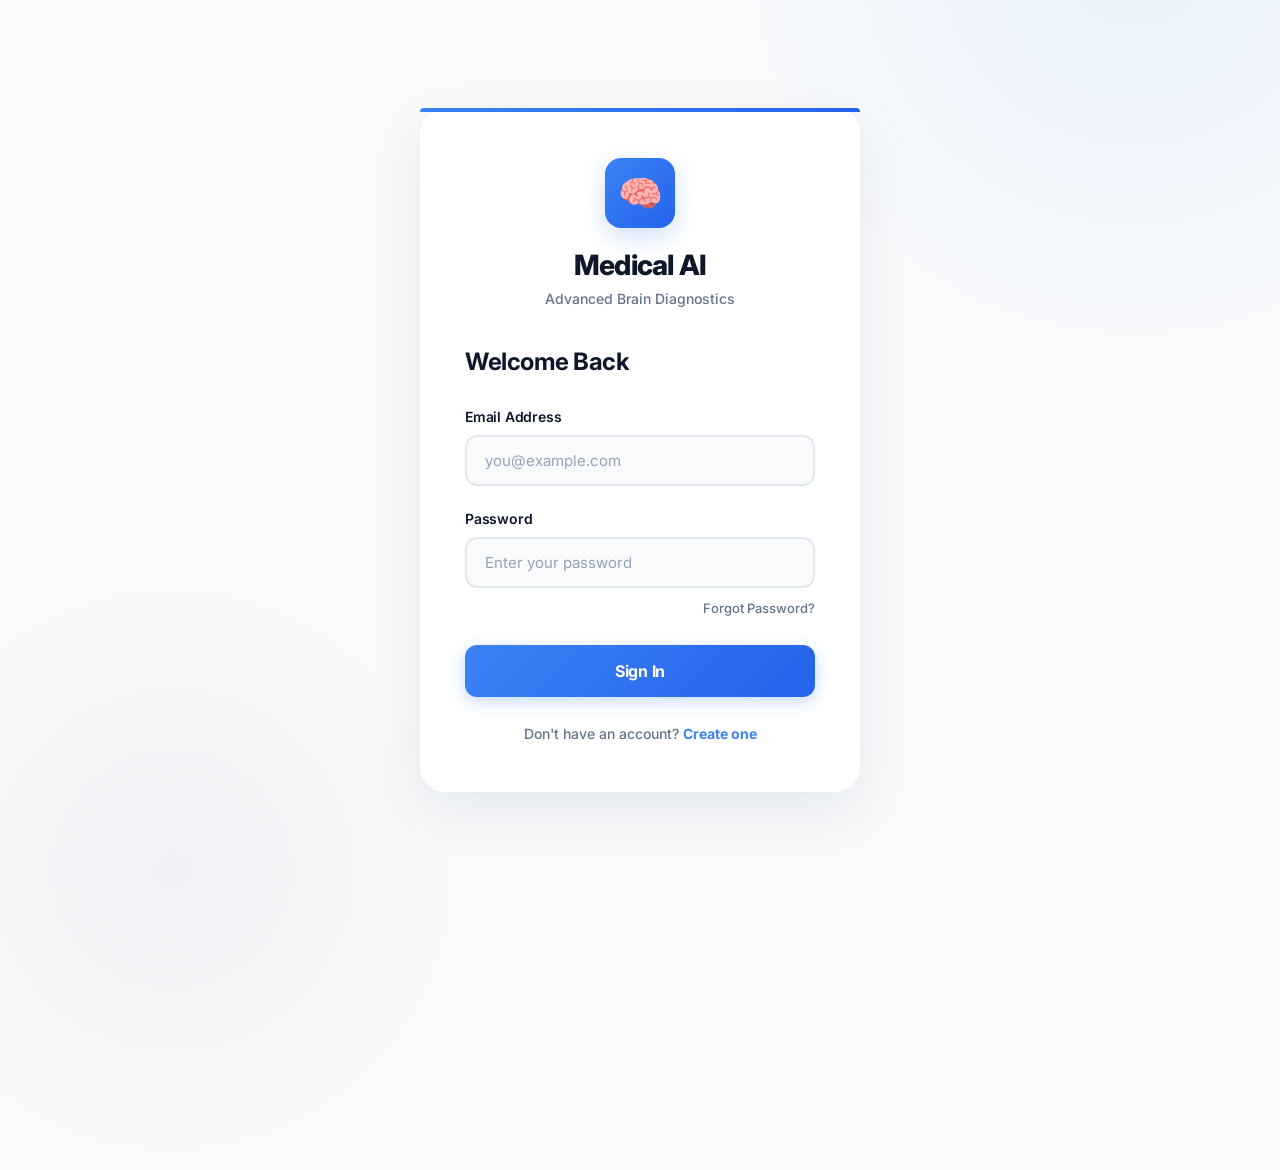
==== templates/login.html @ 904074f8 "Fix password reset plain text bug and UI Javascript toggles" ====
<!DOCTYPE html>
<html lang="en">
<head>
    <meta charset="UTF-8">
    <meta name="viewport" content="width=device-width, initial-scale=1.0">
    <title>Medical AI - Login</title>
    <link href="https://fonts.googleapis.com/css2?family=Inter:wght@300;400;500;600;700;800&display=swap" rel="stylesheet">
    <style>
        * {
            margin: 0;
            padding: 0;
            box-sizing: border-box;
        }

        body {
            font-family: 'Inter', -apple-system, BlinkMacSystemFont, sans-serif;
            background: #F8FAFC;
            min-height: 100vh;
            display: flex;
            justify-content: center;
            align-items: center;
            position: relative;
            overflow: hidden;
        }

        /* Unique geometric background */
        body::before {
            content: '';
            position: absolute;
            top: -50%;
            right: -20%;
            width: 800px;
            height: 800px;
            background: radial-gradient(circle, rgba(59, 130, 246, 0.08) 0%, transparent 70%);
            border-radius: 50%;
            z-index: 0;
        }

        body::after {
            content: '';
            position: absolute;
            bottom: -30%;
            left: -10%;
            width: 600px;
            height: 600px;
            background: radial-gradient(circle, rgba(15, 23, 42, 0.04) 0%, transparent 70%);
            border-radius: 50%;
            z-index: 0;
        }

        .container {
            background: #ffffff;
            padding: 50px 45px;
            border-radius: 24px;
            box-shadow: 
                0 20px 60px rgba(15, 23, 42, 0.08),
                0 0 1px rgba(15, 23, 42, 0.1);
            width: 100%;
            max-width: 440px;
            position: relative;
            z-index: 1;
            backdrop-filter: blur(20px);
        }

        .logo {
            text-align: center;
            margin-bottom: 40px;
        }

        .logo-icon {
            width: 70px;
            height: 70px;
            background: linear-gradient(135deg, #3B82F6 0%, #2563EB 100%);
            border-radius: 16px;
            display: inline-flex;
            align-items: center;
            justify-content: center;
            margin-bottom: 20px;
            font-size: 36px;
            box-shadow: 0 8px 24px rgba(59, 130, 246, 0.25);
        }

        .logo h1 {
            color: #0F172A;
            font-size: 28px;
            font-weight: 800;
            margin-bottom: 8px;
            letter-spacing: -0.8px;
        }

        .logo p {
            color: #64748B;
            font-size: 14px;
            font-weight: 500;
        }

        .form-container {
            display: none;
        }

        .form-container.active {
            display: block;
            animation: slideUp 0.4s cubic-bezier(0.16, 1, 0.3, 1);
        }

        @keyframes slideUp {
            from { 
                opacity: 0; 
                transform: translateY(20px);
            }
            to { 
                opacity: 1; 
                transform: translateY(0);
            }
        }

        h2 {
            color: #0F172A;
            font-size: 24px;
            font-weight: 700;
            margin-bottom: 32px;
            letter-spacing: -0.5px;
        }

        .form-group {
            margin-bottom: 24px;
        }

        .form-group label {
            display: block;
            margin-bottom: 10px;
            color: #0F172A;
            font-weight: 600;
            font-size: 14px;
            letter-spacing: -0.2px;
        }

        .form-group input {
            width: 100%;
            padding: 14px 18px;
            border: 2px solid #E2E8F0;
            border-radius: 12px;
            font-size: 15px;
            font-family: 'Inter', sans-serif;
            transition: all 0.3s cubic-bezier(0.16, 1, 0.3, 1);
            background: #F8FAFC;
            color: #0F172A;
            font-weight: 500;
        }

        .form-group input:focus {
            outline: none;
            border-color: #3B82F6;
            background: #ffffff;
            box-shadow: 0 0 0 4px rgba(59, 130, 246, 0.1);
        }

        .form-group input::placeholder {
            color: #94A3B8;
            font-weight: 400;
        }

        .btn {
            width: 100%;
            padding: 16px;
            background: linear-gradient(135deg, #3B82F6 0%, #2563EB 100%);
            color: white;
            border: none;
            border-radius: 12px;
            font-size: 16px;
            font-weight: 700;
            cursor: pointer;
            transition: all 0.3s cubic-bezier(0.16, 1, 0.3, 1);
            margin-top: 8px;
            font-family: 'Inter', sans-serif;
            box-shadow: 0 4px 16px rgba(59, 130, 246, 0.3);
            letter-spacing: -0.3px;
        }

        .btn:hover {
            transform: translateY(-2px);
            box-shadow: 0 8px 24px rgba(59, 130, 246, 0.4);
        }

        .btn:active {
            transform: translateY(0);
        }

        .toggle-form {
            text-align: center;
            margin-top: 28px;
            color: #64748B;
            font-size: 14px;
            font-weight: 500;
        }

        .toggle-form a {
            color: #3B82F6;
            text-decoration: none;
            font-weight: 700;
            transition: opacity 0.2s;
        }

        .toggle-form a:hover {
            opacity: 0.8;
        }

        .error {
            color: #EF4444;
            font-size: 13px;
            margin-top: 10px;
            padding: 12px 16px;
            background: #FEF2F2;
            border-radius: 10px;
            border-left: 4px solid #EF4444;
            font-weight: 500;
        }

        .success {
            color: #10B981;
            font-size: 13px;
            margin-top: 10px;
            padding: 12px 16px;
            background: #F0FDF4;
            border-radius: 10px;
            border-left: 4px solid #10B981;
            font-weight: 500;
        }

        .error:empty, .success:empty {
            display: none;
        }

        /* Decorative elements */
        .decorative-line {
            position: absolute;
            top: 0;
            left: 0;
            right: 0;
            height: 4px;
            background: linear-gradient(90deg, #3B82F6 0%, #2563EB 100%);
            border-radius: 24px 24px 0 0;
        }
    </style>
</head>
<body>
    <div class="container">
        <div class="decorative-line"></div>
        <div class="logo">
            <div class="logo-icon">🧠</div>
            <h1>Medical AI</h1>
            <p>Advanced Brain Diagnostics</p>
        </div>

        <!-- Login Form -->
        <div id="loginForm" class="form-container active">
            <h2>Welcome Back</h2>
            <form id="loginFormElement">
                <div class="form-group">
                    <label for="loginEmail">Email Address</label>
                    <input type="email" id="loginEmail" placeholder="you@example.com" required>
                </div>
                <div class="form-group">
                    <label for="loginPassword">Password</label>
                    <input type="password" id="loginPassword" placeholder="Enter your password" required>
                </div>
                
                <div style="text-align: right; margin-top: -15px; margin-bottom: 20px;">
                    <a href="#" onclick="showForgotPassword()" style="color: #64748B; font-size: 13px; text-decoration: none; font-weight: 500;">Forgot Password?</a>
                </div>
<div id="loginError" class="error"></div>
                <button type="submit" class="btn">Sign In</button>
            </form>
            <div class="toggle-form">
                Don't have an account? <a href="#" onclick="showSignup()">Create one</a>
            </div>
        </div>

        <!-- Signup Form -->
        <div id="signupForm" class="form-container">
            <h2>Create Account</h2>
            <form id="signupFormElement">
                <div class="form-group">
                    <label for="signupName">Full Name</label>
                    <input type="text" id="signupName" placeholder="John Doe" required>
                </div>
                <div class="form-group">
                    <label for="signupEmail">Email Address</label>
                    <input type="email" id="signupEmail" placeholder="you@example.com" required>
                </div>
                <div class="form-group">
                    <label for="signupPassword">Password</label>
                    <input type="password" id="signupPassword" placeholder="Create a strong password" required>
                </div>
                <div class="form-group">
                    <label for="signupConfirmPassword">Confirm Password</label>
                    <input type="password" id="signupConfirmPassword" placeholder="Re-enter password" required>
                </div>
                <div id="signupError" class="error"></div>
                <div id="signupSuccess" class="success"></div>
                <button type="submit" class="btn">Create Account</button>
            </form>
            <div class="toggle-form">
                Already have an account? <a href="#" onclick="showLogin()">Sign In</a>
            </div>
        </div>

        <!-- Forgot Password Form -->
        <div id="forgotPasswordForm" class="form-container">
            <h2>Reset Password</h2>
            <form id="forgotPasswordFormElement">
                <div class="form-group">
                    <label for="resetEmail">Email Address</label>
                    <input type="email" id="resetEmail" placeholder="you@example.com" required>
                </div>
                <div class="form-group">
                    <label for="resetNewPassword">New Password</label>
                    <input type="password" id="resetNewPassword" placeholder="Enter new password" required>
                </div>
                <div id="resetError" class="error"></div>
                <div id="resetSuccess" class="success"></div>
                <button type="submit" class="btn">Reset Password</button>
            </form>
            <div class="toggle-form">
                Remember your password? <a href="#" onclick="showLogin()">Sign In</a><br><br>
                Don't have an account? <a href="#" onclick="showSignup()">Create one</a>
            </div>
        </div>
    </div>

    <script>
        function showSignup() {
            document.getElementById('loginForm').classList.remove('active');
            if(document.getElementById('forgotPasswordForm')) document.getElementById('forgotPasswordForm').classList.remove('active');
            document.getElementById('signupForm').classList.add('active');
            clearMessages();
        }

        function showLogin() {
            document.getElementById('signupForm').classList.remove('active');
            if(document.getElementById('forgotPasswordForm')) document.getElementById('forgotPasswordForm').classList.remove('active');
            document.getElementById('loginForm').classList.add('active');
            clearMessages();
        }

        function clearMessages() {
            document.getElementById('loginError').textContent = '';
            document.getElementById('signupError').textContent = '';
            document.getElementById('signupSuccess').textContent = '';
        }

        // Handle Signup
        document.getElementById('signupFormElement').addEventListener('submit', async (e) => {
            e.preventDefault();
            
            const name = document.getElementById('signupName').value;
            const email = document.getElementById('signupEmail').value;
            const password = document.getElementById('signupPassword').value;
            const confirmPassword = document.getElementById('signupConfirmPassword').value;
            
            const errorDiv = document.getElementById('signupError');
            const successDiv = document.getElementById('signupSuccess');
            
            errorDiv.textContent = '';
            successDiv.textContent = '';
            
            if (password !== confirmPassword) {
                errorDiv.textContent = 'Passwords do not match!';
                return;
            }
            
            if (password.length < 6) {
                errorDiv.textContent = 'Password must be at least 6 characters!';
                return;
            }
            
            try {
                const response = await fetch('/signup', {
                    method: 'POST',
                    headers: {
                        'Content-Type': 'application/json',
                    },
                    body: JSON.stringify({ name, email, password })
                });
                
                const data = await response.json();
                
                if (response.ok) {
                    successDiv.textContent = 'Account created successfully! Redirecting...';
                    setTimeout(() => showLogin(), 1500);
                } else {
                    errorDiv.textContent = data.error || 'Signup failed!';
                }
            } catch (error) {
                errorDiv.textContent = 'An error occurred. Please try again.';
            }
        });

        // Handle Login
        document.getElementById('loginFormElement').addEventListener('submit', async (e) => {
            e.preventDefault();
            
            const email = document.getElementById('loginEmail').value;
            const password = document.getElementById('loginPassword').value;
            
            const errorDiv = document.getElementById('loginError');
            errorDiv.textContent = '';
            
            try {
                const response = await fetch('/login', {
                    method: 'POST',
                    headers: {
                        'Content-Type': 'application/json',
                    },
                    body: JSON.stringify({ email, password })
                });
                
                const data = await response.json();
                
                if (response.ok) {
                    window.location.href = '/dashboard';
                } else {
                    errorDiv.textContent = data.error || 'Login failed!';
                }
            } catch (error) {
                errorDiv.textContent = 'An error occurred. Please try again.';
            }
        });
    </script>
</body>
</html>
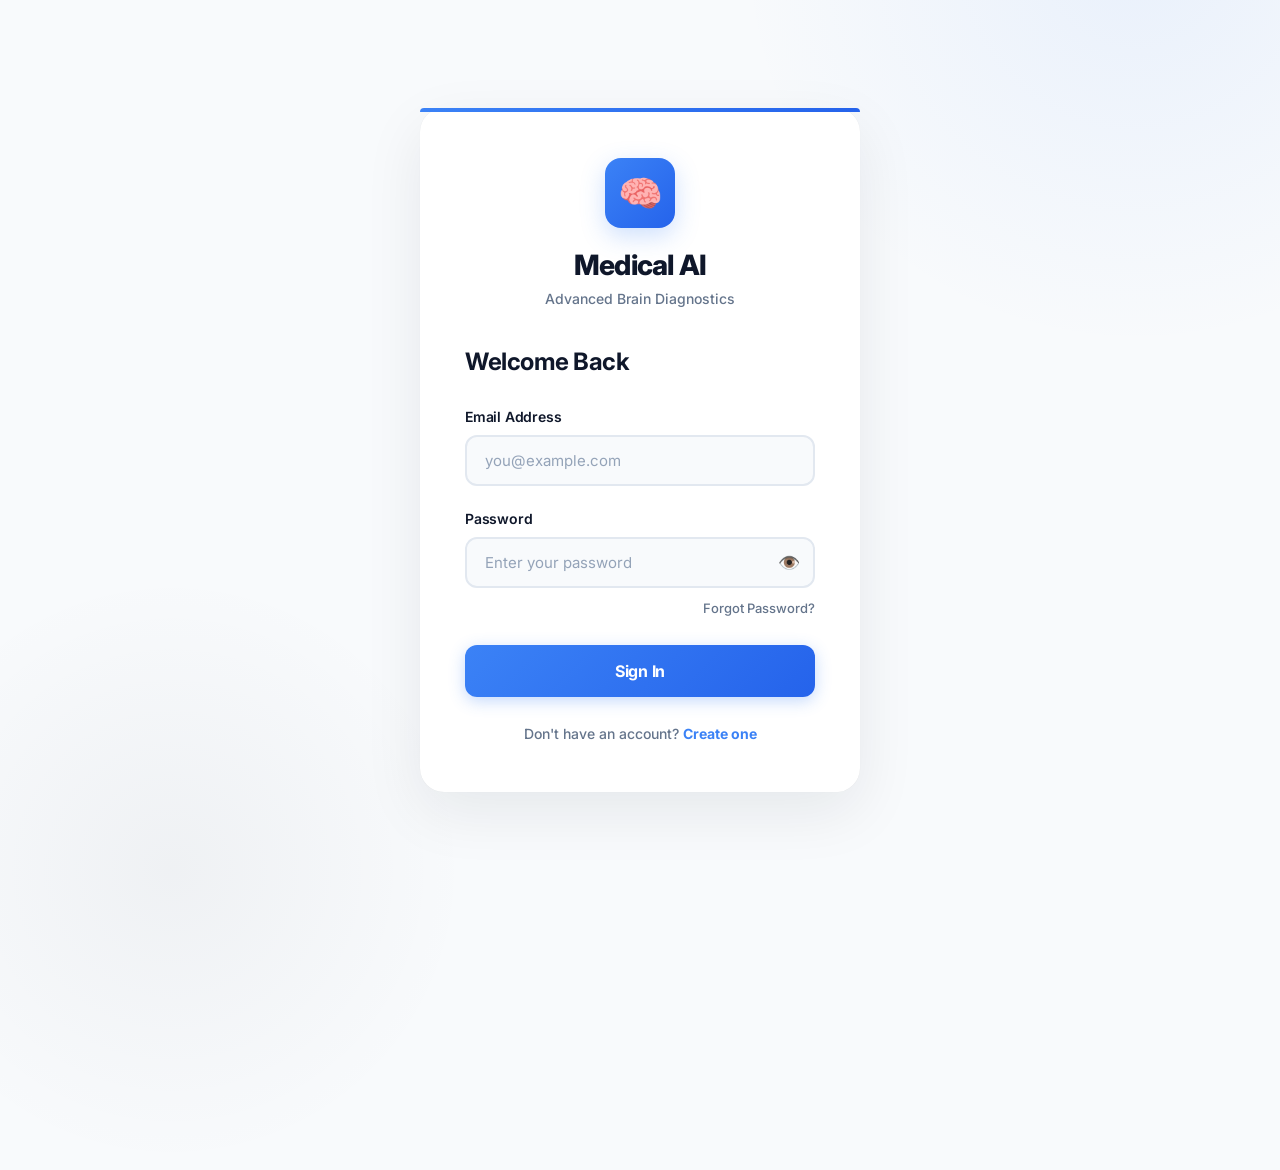
==== commit f825afa2: "UI: Add Confirm Password to reset form and add visibility toggles" ====
--- a/templates/login.html
+++ b/templates/login.html
@@ -262,7 +262,10 @@
                 </div>
                 <div class="form-group">
                     <label for="loginPassword">Password</label>
-                    <input type="password" id="loginPassword" placeholder="Enter your password" required>
+                    <div style="position: relative;">
+                        <input type="password" id="loginPassword" placeholder="Enter your password" required>
+                        <button type="button" onclick="togglePassword(this)" style="position: absolute; right: 15px; top: 50%; transform: translateY(-50%); background: none; border: none; cursor: pointer; font-size: 18px; color: #64748B;">👁️</button>
+                    </div>
                 </div>
                 
                 <div style="text-align: right; margin-top: -15px; margin-bottom: 20px;">
@@ -290,11 +293,17 @@
                 </div>
                 <div class="form-group">
                     <label for="signupPassword">Password</label>
-                    <input type="password" id="signupPassword" placeholder="Create a strong password" required>
+                    <div style="position: relative;">
+                        <input type="password" id="signupPassword" placeholder="Create a strong password" required>
+                        <button type="button" onclick="togglePassword(this)" style="position: absolute; right: 15px; top: 50%; transform: translateY(-50%); background: none; border: none; cursor: pointer; font-size: 18px; color: #64748B;">👁️</button>
+                    </div>
                 </div>
                 <div class="form-group">
                     <label for="signupConfirmPassword">Confirm Password</label>
-                    <input type="password" id="signupConfirmPassword" placeholder="Re-enter password" required>
+                    <div style="position: relative;">
+                        <input type="password" id="signupConfirmPassword" placeholder="Re-enter password" required>
+                        <button type="button" onclick="togglePassword(this)" style="position: absolute; right: 15px; top: 50%; transform: translateY(-50%); background: none; border: none; cursor: pointer; font-size: 18px; color: #64748B;">👁️</button>
+                    </div>
                 </div>
                 <div id="signupError" class="error"></div>
                 <div id="signupSuccess" class="success"></div>
@@ -315,7 +324,17 @@
                 </div>
                 <div class="form-group">
                     <label for="resetNewPassword">New Password</label>
-                    <input type="password" id="resetNewPassword" placeholder="Enter new password" required>
+                    <div style="position: relative;">
+                        <input type="password" id="resetNewPassword" placeholder="Enter new password" required>
+                        <button type="button" onclick="togglePassword(this)" style="position: absolute; right: 15px; top: 50%; transform: translateY(-50%); background: none; border: none; cursor: pointer; font-size: 18px; color: #64748B;">👁️</button>
+                    </div>
+                </div>
+                <div class="form-group">
+                    <label for="resetConfirmPassword">Confirm Password</label>
+                    <div style="position: relative;">
+                        <input type="password" id="resetConfirmPassword" placeholder="Re-enter new password" required>
+                        <button type="button" onclick="togglePassword(this)" style="position: absolute; right: 15px; top: 50%; transform: translateY(-50%); background: none; border: none; cursor: pointer; font-size: 18px; color: #64748B;">👁️</button>
+                    </div>
                 </div>
                 <div id="resetError" class="error"></div>
                 <div id="resetSuccess" class="success"></div>
@@ -347,7 +366,56 @@
             document.getElementById('loginError').textContent = '';
             document.getElementById('signupError').textContent = '';
             document.getElementById('signupSuccess').textContent = '';
-        }
+            if(document.getElementById('resetError')) document.getElementById('resetError').textContent = '';
+            if(document.getElementById('resetSuccess')) document.getElementById('resetSuccess').textContent = '';
+        }
+
+        function showForgotPassword() {
+            document.getElementById('loginForm').classList.remove('active');
+            document.getElementById('signupForm').classList.remove('active');
+            document.getElementById('forgotPasswordForm').classList.add('active');
+            clearMessages();
+        }
+
+        // Handle Password Reset
+        document.getElementById('forgotPasswordFormElement').addEventListener('submit', async (e) => {
+            e.preventDefault();
+            
+            const email = document.getElementById('resetEmail').value;
+            const newPassword = document.getElementById('resetNewPassword').value;
+            
+            const errorDiv = document.getElementById('resetError');
+            const successDiv = document.getElementById('resetSuccess');
+            
+            errorDiv.textContent = '';
+            successDiv.textContent = '';
+            
+            if (newPassword.length < 6) {
+                errorDiv.textContent = 'Password must be at least 6 characters!';
+                return;
+            }
+            
+            try {
+                const response = await fetch('/reset_password', {
+                    method: 'POST',
+                    headers: {
+                        'Content-Type': 'application/json',
+                    },
+                    body: JSON.stringify({ email: email, new_password: newPassword })
+                });
+                
+                const data = await response.json();
+                
+                if (response.ok) {
+                    successDiv.textContent = 'Password reset successfully! Redirecting to login...';
+                    setTimeout(() => showLogin(), 2000);
+                } else {
+                    errorDiv.textContent = data.error || 'Password reset failed!';
+                }
+            } catch (error) {
+                errorDiv.textContent = 'An error occurred. Please try again.';
+            }
+        });
 
         // Handle Signup
         document.getElementById('signupFormElement').addEventListener('submit', async (e) => {
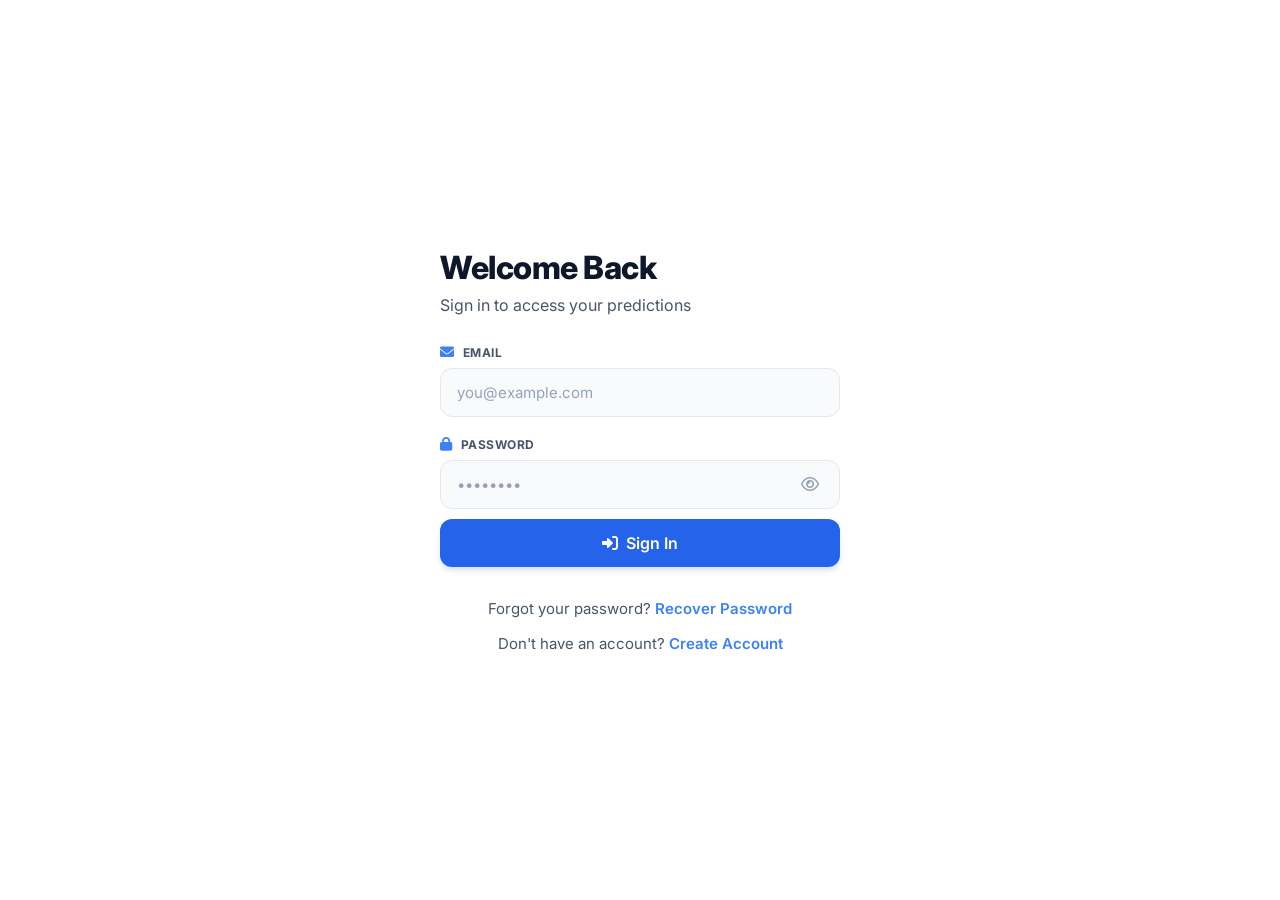
==== commit c2da08b4: "Redesign Login UI to match premium screenshots" ====
--- a/templates/login.html
+++ b/templates/login.html
@@ -4,423 +4,409 @@
     <meta charset="UTF-8">
     <meta name="viewport" content="width=device-width, initial-scale=1.0">
     <title>Medical AI - Login</title>
-    <link href="https://fonts.googleapis.com/css2?family=Inter:wght@300;400;500;600;700;800&display=swap" rel="stylesheet">
+    <link href="https://fonts.googleapis.com/css2?family=Inter:wght@400;500;600;700;800&display=swap" rel="stylesheet">
+    <link rel="stylesheet" href="https://cdnjs.cloudflare.com/ajax/libs/font-awesome/6.0.0/css/all.min.css">
+    
     <style>
+        :root {
+            --primary-bg: #FFFFFF;
+            --text-main: #0F172A;
+            --text-sub: #64748B;
+            --input-bg: #F8FAFC;
+            --input-border: #E2E8F0;
+            --blue-main: #2563EB;
+            --blue-hover: #1D4ED8;
+            --blue-light: #EFF6FF;
+            --blue-icon: #3B82F6;
+            --error-color: #ef4444;
+            --success-color: #10b981;
+        }
+
         * {
             margin: 0;
             padding: 0;
             box-sizing: border-box;
+            font-family: 'Inter', sans-serif;
         }
 
         body {
-            font-family: 'Inter', -apple-system, BlinkMacSystemFont, sans-serif;
-            background: #F8FAFC;
-            min-height: 100vh;
+            background-color: var(--primary-bg);
+            color: var(--text-main);
             display: flex;
             justify-content: center;
             align-items: center;
+            min-height: 100vh;
+        }
+
+        .auth-container {
+            width: 100%;
+            max-width: 480px;
+            padding: 40px;
+            background: transparent;
+        }
+
+        .form-section {
+            display: none;
+            animation: fadeIn 0.3s ease-in-out;
+        }
+
+        .form-section.active {
+            display: block;
+        }
+
+        @keyframes fadeIn {
+            from { opacity: 0; transform: translateY(10px); }
+            to { opacity: 1; transform: translateY(0); }
+        }
+
+        .header {
+            margin-bottom: 30px;
+        }
+
+        .header h1 {
+            font-size: 32px;
+            font-weight: 800;
+            color: #0F172A;
+            margin-bottom: 8px;
+            letter-spacing: -0.5px;
+        }
+
+        .header p {
+            color: #475569;
+            font-size: 16px;
+        }
+
+        .form-group {
+            margin-bottom: 20px;
+        }
+
+        .label-group {
+            display: flex;
+            align-items: center;
+            margin-bottom: 8px;
+            font-size: 12px;
+            font-weight: 700;
+            color: #475569;
+            text-transform: uppercase;
+            letter-spacing: 0.5px;
+        }
+
+        .label-group i {
+            color: var(--blue-icon);
+            margin-right: 8px;
+            font-size: 14px;
+        }
+
+        .input-wrapper {
             position: relative;
-            overflow: hidden;
-        }
-
-        /* Unique geometric background */
-        body::before {
-            content: '';
+        }
+
+        input {
+            width: 100%;
+            padding: 14px 16px;
+            border: 1px solid var(--input-border);
+            border-radius: 12px;
+            background-color: var(--input-bg);
+            font-size: 15px;
+            color: var(--text-main);
+            transition: all 0.2s;
+        }
+
+        input:focus {
+            outline: none;
+            border-color: var(--blue-icon);
+            background-color: #FFFFFF;
+            box-shadow: 0 0 0 4px var(--blue-light);
+        }
+
+        input::placeholder {
+            color: #94A3B8;
+        }
+
+        .toggle-password {
             position: absolute;
-            top: -50%;
-            right: -20%;
-            width: 800px;
-            height: 800px;
-            background: radial-gradient(circle, rgba(59, 130, 246, 0.08) 0%, transparent 70%);
-            border-radius: 50%;
-            z-index: 0;
-        }
-
-        body::after {
-            content: '';
-            position: absolute;
-            bottom: -30%;
-            left: -10%;
-            width: 600px;
-            height: 600px;
-            background: radial-gradient(circle, rgba(15, 23, 42, 0.04) 0%, transparent 70%);
-            border-radius: 50%;
-            z-index: 0;
-        }
-
-        .container {
-            background: #ffffff;
-            padding: 50px 45px;
-            border-radius: 24px;
-            box-shadow: 
-                0 20px 60px rgba(15, 23, 42, 0.08),
-                0 0 1px rgba(15, 23, 42, 0.1);
-            width: 100%;
-            max-width: 440px;
-            position: relative;
-            z-index: 1;
-            backdrop-filter: blur(20px);
-        }
-
-        .logo {
-            text-align: center;
-            margin-bottom: 40px;
-        }
-
-        .logo-icon {
-            width: 70px;
-            height: 70px;
-            background: linear-gradient(135deg, #3B82F6 0%, #2563EB 100%);
-            border-radius: 16px;
-            display: inline-flex;
-            align-items: center;
-            justify-content: center;
+            right: 16px;
+            top: 50%;
+            transform: translateY(-50%);
+            background: none;
+            border: none;
+            color: #94A3B8;
+            cursor: pointer;
+            font-size: 16px;
+            padding: 5px;
+        }
+
+        .toggle-password:hover {
+            color: #64748B;
+        }
+
+        .row {
+            display: flex;
+            gap: 16px;
+        }
+
+        .row > .form-group {
+            flex: 1;
             margin-bottom: 20px;
-            font-size: 36px;
-            box-shadow: 0 8px 24px rgba(59, 130, 246, 0.25);
-        }
-
-        .logo h1 {
-            color: #0F172A;
-            font-size: 28px;
-            font-weight: 800;
-            margin-bottom: 8px;
-            letter-spacing: -0.8px;
-        }
-
-        .logo p {
-            color: #64748B;
-            font-size: 14px;
-            font-weight: 500;
-        }
-
-        .form-container {
-            display: none;
-        }
-
-        .form-container.active {
-            display: block;
-            animation: slideUp 0.4s cubic-bezier(0.16, 1, 0.3, 1);
-        }
-
-        @keyframes slideUp {
-            from { 
-                opacity: 0; 
-                transform: translateY(20px);
-            }
-            to { 
-                opacity: 1; 
-                transform: translateY(0);
-            }
-        }
-
-        h2 {
-            color: #0F172A;
-            font-size: 24px;
-            font-weight: 700;
-            margin-bottom: 32px;
-            letter-spacing: -0.5px;
-        }
-
-        .form-group {
-            margin-bottom: 24px;
-        }
-
-        .form-group label {
-            display: block;
-            margin-bottom: 10px;
-            color: #0F172A;
-            font-weight: 600;
-            font-size: 14px;
-            letter-spacing: -0.2px;
-        }
-
-        .form-group input {
-            width: 100%;
-            padding: 14px 18px;
-            border: 2px solid #E2E8F0;
-            border-radius: 12px;
-            font-size: 15px;
-            font-family: 'Inter', sans-serif;
-            transition: all 0.3s cubic-bezier(0.16, 1, 0.3, 1);
-            background: #F8FAFC;
-            color: #0F172A;
-            font-weight: 500;
-        }
-
-        .form-group input:focus {
-            outline: none;
-            border-color: #3B82F6;
-            background: #ffffff;
-            box-shadow: 0 0 0 4px rgba(59, 130, 246, 0.1);
-        }
-
-        .form-group input::placeholder {
-            color: #94A3B8;
-            font-weight: 400;
         }
 
         .btn {
             width: 100%;
-            padding: 16px;
-            background: linear-gradient(135deg, #3B82F6 0%, #2563EB 100%);
+            padding: 14px;
+            background-color: var(--blue-main);
             color: white;
             border: none;
             border-radius: 12px;
             font-size: 16px;
-            font-weight: 700;
+            font-weight: 600;
             cursor: pointer;
-            transition: all 0.3s cubic-bezier(0.16, 1, 0.3, 1);
-            margin-top: 8px;
-            font-family: 'Inter', sans-serif;
-            box-shadow: 0 4px 16px rgba(59, 130, 246, 0.3);
-            letter-spacing: -0.3px;
+            transition: all 0.2s;
+            margin-top: 10px;
+            box-shadow: 0 4px 6px -1px rgba(37, 99, 235, 0.2);
+            display: flex;
+            justify-content: center;
+            align-items: center;
+            gap: 8px;
         }
 
         .btn:hover {
-            transform: translateY(-2px);
-            box-shadow: 0 8px 24px rgba(59, 130, 246, 0.4);
-        }
-
-        .btn:active {
-            transform: translateY(0);
-        }
-
-        .toggle-form {
+            background-color: var(--blue-hover);
+            transform: translateY(-1px);
+            box-shadow: 0 6px 8px -1px rgba(37, 99, 235, 0.3);
+        }
+
+        .links-container {
+            margin-top: 32px;
             text-align: center;
-            margin-top: 28px;
-            color: #64748B;
+            font-size: 15px;
+            color: #475569;
+            display: flex;
+            flex-direction: column;
+            gap: 16px;
+        }
+
+        .links-container a {
+            color: var(--blue-icon);
+            text-decoration: none;
+            font-weight: 600;
+            transition: color 0.2s;
+        }
+
+        .links-container a:hover {
+            color: var(--blue-hover);
+        }
+
+        .error, .success {
             font-size: 14px;
+            margin-top: -10px;
+            margin-bottom: 15px;
+            text-align: center;
             font-weight: 500;
         }
-
-        .toggle-form a {
-            color: #3B82F6;
-            text-decoration: none;
-            font-weight: 700;
-            transition: opacity 0.2s;
-        }
-
-        .toggle-form a:hover {
-            opacity: 0.8;
-        }
-
-        .error {
-            color: #EF4444;
-            font-size: 13px;
-            margin-top: 10px;
-            padding: 12px 16px;
-            background: #FEF2F2;
-            border-radius: 10px;
-            border-left: 4px solid #EF4444;
-            font-weight: 500;
-        }
-
-        .success {
-            color: #10B981;
-            font-size: 13px;
-            margin-top: 10px;
-            padding: 12px 16px;
-            background: #F0FDF4;
-            border-radius: 10px;
-            border-left: 4px solid #10B981;
-            font-weight: 500;
-        }
-
-        .error:empty, .success:empty {
-            display: none;
-        }
-
-        /* Decorative elements */
-        .decorative-line {
-            position: absolute;
-            top: 0;
-            left: 0;
-            right: 0;
-            height: 4px;
-            background: linear-gradient(90deg, #3B82F6 0%, #2563EB 100%);
-            border-radius: 24px 24px 0 0;
-        }
+        .error { color: var(--error-color); }
+        .success { color: var(--success-color); }
     </style>
 </head>
 <body>
-    <div class="container">
-        <div class="decorative-line"></div>
-        <div class="logo">
-            <div class="logo-icon">🧠</div>
-            <h1>Medical AI</h1>
-            <p>Advanced Brain Diagnostics</p>
-        </div>
-
-        <!-- Login Form -->
-        <div id="loginForm" class="form-container active">
-            <h2>Welcome Back</h2>
+
+    <div class="auth-container">
+        
+        <!-- ======================= -->
+        <!--        LOGIN FORM       -->
+        <!-- ======================= -->
+        <div id="loginForm" class="form-section active">
+            <div class="header">
+                <h1>Welcome Back</h1>
+                <p>Sign in to access your predictions</p>
+            </div>
+            
             <form id="loginFormElement">
                 <div class="form-group">
-                    <label for="loginEmail">Email Address</label>
+                    <div class="label-group">
+                        <i class="fas fa-envelope"></i> EMAIL
+                    </div>
                     <input type="email" id="loginEmail" placeholder="you@example.com" required>
                 </div>
+
                 <div class="form-group">
-                    <label for="loginPassword">Password</label>
-                    <div style="position: relative;">
-                        <input type="password" id="loginPassword" placeholder="Enter your password" required>
-                        <button type="button" onclick="togglePassword(this)" style="position: absolute; right: 15px; top: 50%; transform: translateY(-50%); background: none; border: none; cursor: pointer; font-size: 18px; color: #64748B;">👁️</button>
-                    </div>
-                </div>
-                
-                <div style="text-align: right; margin-top: -15px; margin-bottom: 20px;">
-                    <a href="#" onclick="showForgotPassword()" style="color: #64748B; font-size: 13px; text-decoration: none; font-weight: 500;">Forgot Password?</a>
-                </div>
-<div id="loginError" class="error"></div>
-                <button type="submit" class="btn">Sign In</button>
+                    <div class="label-group">
+                        <i class="fas fa-lock"></i> PASSWORD
+                    </div>
+                    <div class="input-wrapper">
+                        <input type="password" id="loginPassword" placeholder="••••••••" required>
+                        <button type="button" class="toggle-password" onclick="toggleVisibility(this)">
+                            <i class="far fa-eye"></i>
+                        </button>
+                    </div>
+                </div>
+
+                <div id="loginError" class="error"></div>
+                
+                <button type="submit" class="btn">
+                    <i class="fas fa-sign-in-alt"></i> Sign In
+                </button>
             </form>
-            <div class="toggle-form">
-                Don't have an account? <a href="#" onclick="showSignup()">Create one</a>
+
+            <div class="links-container">
+                <div>Forgot your password? <a href="#" onclick="showSection('forgotPasswordForm')">Recover Password</a></div>
+                <div>Don't have an account? <a href="#" onclick="showSection('signupForm')">Create Account</a></div>
             </div>
         </div>
 
-        <!-- Signup Form -->
-        <div id="signupForm" class="form-container">
-            <h2>Create Account</h2>
+        <!-- ======================= -->
+        <!--       SIGNUP FORM       -->
+        <!-- ======================= -->
+        <div id="signupForm" class="form-section">
+            <div class="header">
+                <h1>Create Account</h1>
+                <p>Start tracking your brain health today</p>
+            </div>
+
             <form id="signupFormElement">
                 <div class="form-group">
-                    <label for="signupName">Full Name</label>
-                    <input type="text" id="signupName" placeholder="John Doe" required>
-                </div>
+                    <div class="label-group">
+                        <i class="fas fa-user"></i> FULL NAME
+                    </div>
+                    <input type="text" id="signupName" placeholder="John Smith" required>
+                </div>
+
                 <div class="form-group">
-                    <label for="signupEmail">Email Address</label>
+                    <div class="label-group">
+                        <i class="fas fa-envelope"></i> EMAIL
+                    </div>
                     <input type="email" id="signupEmail" placeholder="you@example.com" required>
                 </div>
-                <div class="form-group">
-                    <label for="signupPassword">Password</label>
-                    <div style="position: relative;">
-                        <input type="password" id="signupPassword" placeholder="Create a strong password" required>
-                        <button type="button" onclick="togglePassword(this)" style="position: absolute; right: 15px; top: 50%; transform: translateY(-50%); background: none; border: none; cursor: pointer; font-size: 18px; color: #64748B;">👁️</button>
-                    </div>
-                </div>
-                <div class="form-group">
-                    <label for="signupConfirmPassword">Confirm Password</label>
-                    <div style="position: relative;">
-                        <input type="password" id="signupConfirmPassword" placeholder="Re-enter password" required>
-                        <button type="button" onclick="togglePassword(this)" style="position: absolute; right: 15px; top: 50%; transform: translateY(-50%); background: none; border: none; cursor: pointer; font-size: 18px; color: #64748B;">👁️</button>
-                    </div>
-                </div>
+
+                <div class="row">
+                    <div class="form-group">
+                        <div class="label-group">
+                            <i class="fas fa-lock"></i> PASSWORD
+                        </div>
+                        <div class="input-wrapper">
+                            <input type="password" id="signupPassword" placeholder="••••••••" required>
+                            <button type="button" class="toggle-password" onclick="toggleVisibility(this)">
+                                <i class="far fa-eye"></i>
+                            </button>
+                        </div>
+                    </div>
+                    <div class="form-group">
+                        <div class="label-group">
+                            <i class="fas fa-shield-alt"></i> CONFIRM
+                        </div>
+                        <div class="input-wrapper">
+                            <input type="password" id="signupConfirmPassword" placeholder="••••••••" required>
+                            <button type="button" class="toggle-password" onclick="toggleVisibility(this)">
+                                <i class="far fa-eye"></i>
+                            </button>
+                        </div>
+                    </div>
+                </div>
+
                 <div id="signupError" class="error"></div>
                 <div id="signupSuccess" class="success"></div>
-                <button type="submit" class="btn">Create Account</button>
+
+                <button type="submit" class="btn">
+                    <i class="fas fa-user-plus"></i> Create Account
+                </button>
             </form>
-            <div class="toggle-form">
-                Already have an account? <a href="#" onclick="showLogin()">Sign In</a>
+
+            <div class="links-container">
+                <div>Already have an account? <a href="#" onclick="showSection('loginForm')">Sign In</a></div>
             </div>
         </div>
 
-        <!-- Forgot Password Form -->
-        <div id="forgotPasswordForm" class="form-container">
-            <h2>Reset Password</h2>
+        <!-- ======================= -->
+        <!--  FORGOT PASSWORD FORM   -->
+        <!-- ======================= -->
+        <div id="forgotPasswordForm" class="form-section">
+            <div class="header">
+                <h1>Reset Password</h1>
+                <p>Set a new password for your account</p>
+            </div>
+
             <form id="forgotPasswordFormElement">
                 <div class="form-group">
-                    <label for="resetEmail">Email Address</label>
+                    <div class="label-group">
+                        <i class="fas fa-envelope"></i> EMAIL
+                    </div>
                     <input type="email" id="resetEmail" placeholder="you@example.com" required>
                 </div>
-                <div class="form-group">
-                    <label for="resetNewPassword">New Password</label>
-                    <div style="position: relative;">
-                        <input type="password" id="resetNewPassword" placeholder="Enter new password" required>
-                        <button type="button" onclick="togglePassword(this)" style="position: absolute; right: 15px; top: 50%; transform: translateY(-50%); background: none; border: none; cursor: pointer; font-size: 18px; color: #64748B;">👁️</button>
-                    </div>
-                </div>
-                <div class="form-group">
-                    <label for="resetConfirmPassword">Confirm Password</label>
-                    <div style="position: relative;">
-                        <input type="password" id="resetConfirmPassword" placeholder="Re-enter new password" required>
-                        <button type="button" onclick="togglePassword(this)" style="position: absolute; right: 15px; top: 50%; transform: translateY(-50%); background: none; border: none; cursor: pointer; font-size: 18px; color: #64748B;">👁️</button>
-                    </div>
-                </div>
+
+                <div class="row">
+                    <div class="form-group">
+                        <div class="label-group">
+                            <i class="fas fa-lock"></i> NEW PASSWORD
+                        </div>
+                        <div class="input-wrapper">
+                            <input type="password" id="resetNewPassword" placeholder="••••••••" required>
+                            <button type="button" class="toggle-password" onclick="toggleVisibility(this)">
+                                <i class="far fa-eye"></i>
+                            </button>
+                        </div>
+                    </div>
+                    <div class="form-group">
+                        <div class="label-group">
+                            <i class="fas fa-shield-alt"></i> CONFIRM
+                        </div>
+                        <div class="input-wrapper">
+                            <input type="password" id="resetConfirmPassword" placeholder="••••••••" required>
+                            <button type="button" class="toggle-password" onclick="toggleVisibility(this)">
+                                <i class="far fa-eye"></i>
+                            </button>
+                        </div>
+                    </div>
+                </div>
+
                 <div id="resetError" class="error"></div>
                 <div id="resetSuccess" class="success"></div>
-                <button type="submit" class="btn">Reset Password</button>
+
+                <button type="submit" class="btn">
+                    <i class="fas fa-key"></i> Reset Password
+                </button>
             </form>
-            <div class="toggle-form">
-                Remember your password? <a href="#" onclick="showLogin()">Sign In</a><br><br>
-                Don't have an account? <a href="#" onclick="showSignup()">Create one</a>
+
+            <div class="links-container">
+                <div>Remember your password? <a href="#" onclick="showSection('loginForm')">Sign In</a></div>
+                <div>Don't have an account? <a href="#" onclick="showSection('signupForm')">Create Account</a></div>
             </div>
         </div>
+        
     </div>
 
+    <!-- JavaScript block remains mostly the same, handling the API requests -->
     <script>
-        function showSignup() {
-            document.getElementById('loginForm').classList.remove('active');
-            if(document.getElementById('forgotPasswordForm')) document.getElementById('forgotPasswordForm').classList.remove('active');
-            document.getElementById('signupForm').classList.add('active');
+        // Section transitioning logic
+        function showSection(sectionId) {
+            ['loginForm', 'signupForm', 'forgotPasswordForm'].forEach(id => {
+                document.getElementById(id).classList.remove('active');
+            });
+            document.getElementById(sectionId).classList.add('active');
             clearMessages();
         }
 
-        function showLogin() {
-            document.getElementById('signupForm').classList.remove('active');
-            if(document.getElementById('forgotPasswordForm')) document.getElementById('forgotPasswordForm').classList.remove('active');
-            document.getElementById('loginForm').classList.add('active');
-            clearMessages();
+        // Toggle Password Visibility
+        function toggleVisibility(button) {
+            const input = button.previousElementSibling;
+            const icon = button.querySelector('i');
+            
+            if (input.type === 'password') {
+                input.type = 'text';
+                icon.classList.remove('fa-eye');
+                icon.classList.add('fa-eye-slash');
+            } else {
+                input.type = 'password';
+                icon.classList.remove('fa-eye-slash');
+                icon.classList.add('fa-eye');
+            }
         }
 
         function clearMessages() {
-            document.getElementById('loginError').textContent = '';
-            document.getElementById('signupError').textContent = '';
-            document.getElementById('signupSuccess').textContent = '';
-            if(document.getElementById('resetError')) document.getElementById('resetError').textContent = '';
-            if(document.getElementById('resetSuccess')) document.getElementById('resetSuccess').textContent = '';
-        }
-
-        function showForgotPassword() {
-            document.getElementById('loginForm').classList.remove('active');
-            document.getElementById('signupForm').classList.remove('active');
-            document.getElementById('forgotPasswordForm').classList.add('active');
-            clearMessages();
-        }
-
-        // Handle Password Reset
-        document.getElementById('forgotPasswordFormElement').addEventListener('submit', async (e) => {
-            e.preventDefault();
-            
-            const email = document.getElementById('resetEmail').value;
-            const newPassword = document.getElementById('resetNewPassword').value;
-            
-            const errorDiv = document.getElementById('resetError');
-            const successDiv = document.getElementById('resetSuccess');
-            
-            errorDiv.textContent = '';
-            successDiv.textContent = '';
-            
-            if (newPassword.length < 6) {
-                errorDiv.textContent = 'Password must be at least 6 characters!';
-                return;
-            }
-            
-            try {
-                const response = await fetch('/reset_password', {
-                    method: 'POST',
-                    headers: {
-                        'Content-Type': 'application/json',
-                    },
-                    body: JSON.stringify({ email: email, new_password: newPassword })
-                });
-                
-                const data = await response.json();
-                
-                if (response.ok) {
-                    successDiv.textContent = 'Password reset successfully! Redirecting to login...';
-                    setTimeout(() => showLogin(), 2000);
-                } else {
-                    errorDiv.textContent = data.error || 'Password reset failed!';
-                }
-            } catch (error) {
-                errorDiv.textContent = 'An error occurred. Please try again.';
-            }
-        });
+            document.querySelectorAll('.error, .success').forEach(el => el.textContent = '');
+        }
 
         // Handle Signup
         document.getElementById('signupFormElement').addEventListener('submit', async (e) => {
             e.preventDefault();
-            
             const name = document.getElementById('signupName').value;
             const email = document.getElementById('signupEmail').value;
             const password = document.getElementById('signupPassword').value;
@@ -436,7 +422,6 @@
                 errorDiv.textContent = 'Passwords do not match!';
                 return;
             }
-            
             if (password.length < 6) {
                 errorDiv.textContent = 'Password must be at least 6 characters!';
                 return;
@@ -445,9 +430,7 @@
             try {
                 const response = await fetch('/signup', {
                     method: 'POST',
-                    headers: {
-                        'Content-Type': 'application/json',
-                    },
+                    headers: { 'Content-Type': 'application/json' },
                     body: JSON.stringify({ name, email, password })
                 });
                 
@@ -455,7 +438,7 @@
                 
                 if (response.ok) {
                     successDiv.textContent = 'Account created successfully! Redirecting...';
-                    setTimeout(() => showLogin(), 1500);
+                    setTimeout(() => showSection('loginForm'), 1500);
                 } else {
                     errorDiv.textContent = data.error || 'Signup failed!';
                 }
@@ -467,7 +450,6 @@
         // Handle Login
         document.getElementById('loginFormElement').addEventListener('submit', async (e) => {
             e.preventDefault();
-            
             const email = document.getElementById('loginEmail').value;
             const password = document.getElementById('loginPassword').value;
             
@@ -477,9 +459,7 @@
             try {
                 const response = await fetch('/login', {
                     method: 'POST',
-                    headers: {
-                        'Content-Type': 'application/json',
-                    },
+                    headers: { 'Content-Type': 'application/json' },
                     body: JSON.stringify({ email, password })
                 });
                 
@@ -494,6 +474,48 @@
                 errorDiv.textContent = 'An error occurred. Please try again.';
             }
         });
+
+        // Handle Password Reset
+        document.getElementById('forgotPasswordFormElement').addEventListener('submit', async (e) => {
+            e.preventDefault();
+            const email = document.getElementById('resetEmail').value;
+            const newPassword = document.getElementById('resetNewPassword').value;
+            const confirmPassword = document.getElementById('resetConfirmPassword').value;
+            
+            const errorDiv = document.getElementById('resetError');
+            const successDiv = document.getElementById('resetSuccess');
+            
+            errorDiv.textContent = '';
+            successDiv.textContent = '';
+            
+            if (newPassword !== confirmPassword) {
+                errorDiv.textContent = 'Passwords do not match!';
+                return;
+            }
+            if (newPassword.length < 6) {
+                errorDiv.textContent = 'Password must be at least 6 characters!';
+                return;
+            }
+            
+            try {
+                const response = await fetch('/reset_password', {
+                    method: 'POST',
+                    headers: { 'Content-Type': 'application/json' },
+                    body: JSON.stringify({ email: email, new_password: newPassword })
+                });
+                
+                const data = await response.json();
+                
+                if (response.ok) {
+                    successDiv.textContent = 'Password reset successfully! Redirecting...';
+                    setTimeout(() => showSection('loginForm'), 2000);
+                } else {
+                    errorDiv.textContent = data.error || 'Password reset failed!';
+                }
+            } catch (error) {
+                errorDiv.textContent = 'An error occurred. Please try again.';
+            }
+        });
     </script>
 </body>
 </html>
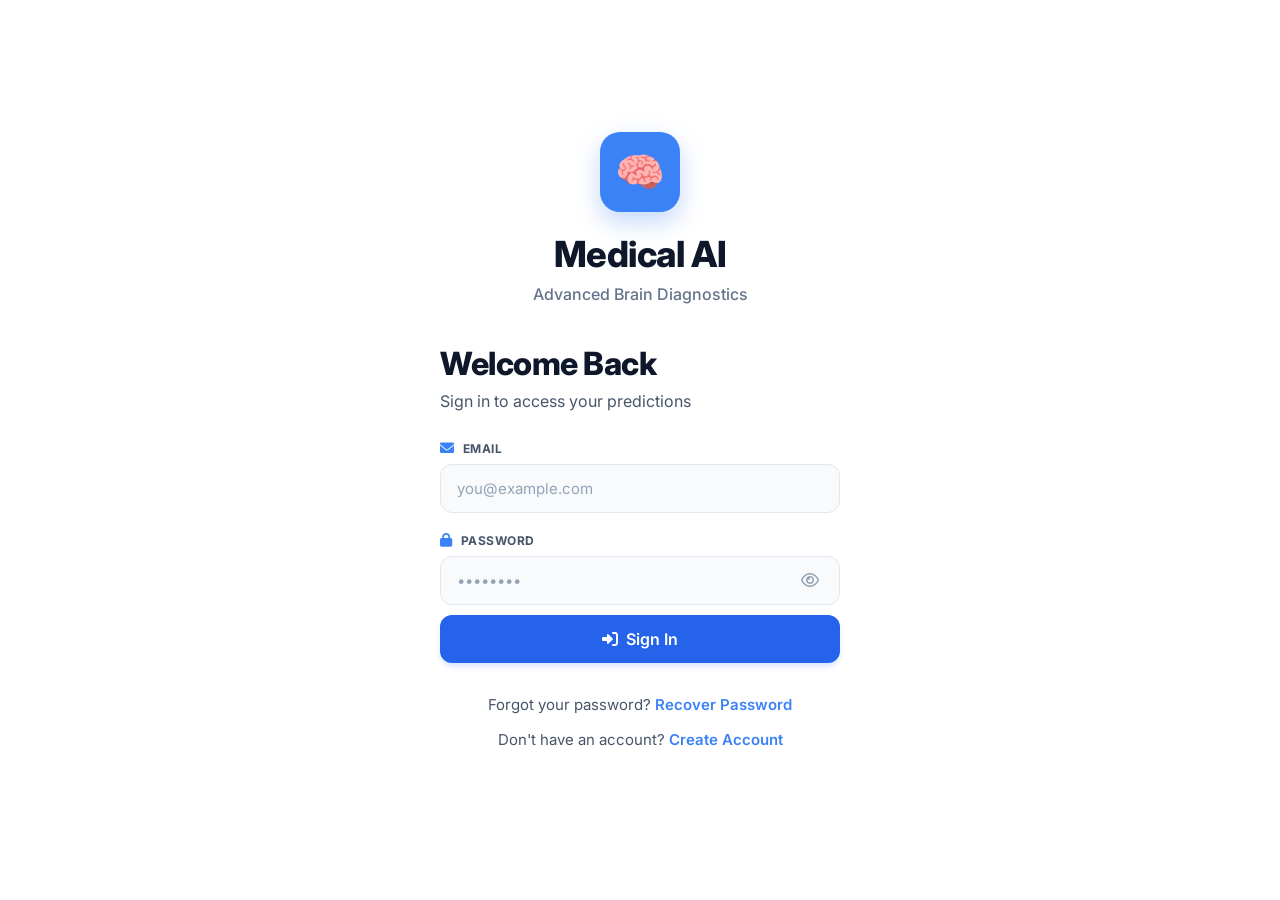
==== commit c857d0ad: "Restore original logo header to new UI" ====
--- a/templates/login.html
+++ b/templates/login.html
@@ -209,8 +209,16 @@
 </head>
 <body>
 
-    <div class="auth-container">
+    <div class="auth-container" style="padding-top: 20px;">
         
+        <div class="logo-container" style="text-align: center; margin-bottom: 2.5rem;">
+            <div class="logo-icon" style="background:#3b82f6; width:80px; height:80px; border-radius:20px; margin:0 auto 20px; display:flex; align-items:center; justify-content:center; box-shadow:0 10px 25px rgba(59,130,246,0.3);">
+                <span style="font-size:40px;">🧠</span>
+            </div>
+            <h1 style="font-size:36px; font-weight:800; color:#0F172A; text-align:center; letter-spacing: -0.5px; margin-bottom: 8px;">Medical AI</h1>
+            <p style="text-align:center; color:#64748B; font-size:16px; font-weight: 500;">Advanced Brain Diagnostics</p>
+        </div>
+
         <!-- ======================= -->
         <!--        LOGIN FORM       -->
         <!-- ======================= -->
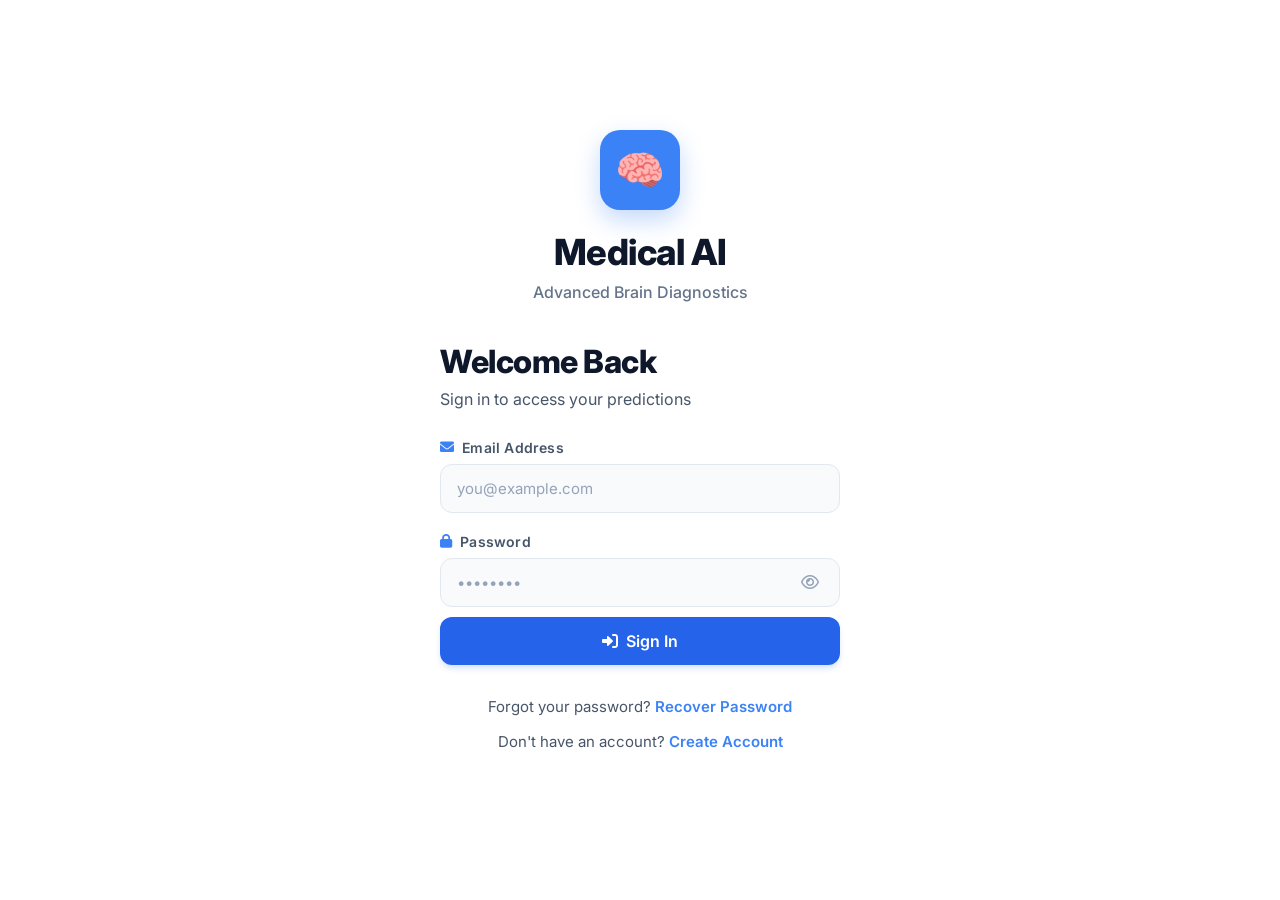
==== commit 8d7007c6: "Refine UI: Remove Gender field and switch to Sentence Case labels" ====
--- a/templates/login.html
+++ b/templates/login.html
@@ -84,11 +84,10 @@
             display: flex;
             align-items: center;
             margin-bottom: 8px;
-            font-size: 12px;
-            font-weight: 700;
+            font-size: 14px;
+            font-weight: 600;
             color: #475569;
-            text-transform: uppercase;
-            letter-spacing: 0.5px;
+            letter-spacing: 0.2px;
         }
 
         .label-group i {
@@ -231,14 +230,14 @@
             <form id="loginFormElement">
                 <div class="form-group">
                     <div class="label-group">
-                        <i class="fas fa-envelope"></i> EMAIL
+                        <i class="fas fa-envelope"></i> Email Address
                     </div>
                     <input type="email" id="loginEmail" placeholder="you@example.com" required>
                 </div>
 
                 <div class="form-group">
                     <div class="label-group">
-                        <i class="fas fa-lock"></i> PASSWORD
+                        <i class="fas fa-lock"></i> Password
                     </div>
                     <div class="input-wrapper">
                         <input type="password" id="loginPassword" placeholder="••••••••" required>
@@ -273,14 +272,16 @@
             <form id="signupFormElement">
                 <div class="form-group">
                     <div class="label-group">
-                        <i class="fas fa-user"></i> FULL NAME
+                        <i class="fas fa-user"></i> Full Name
                     </div>
                     <input type="text" id="signupName" placeholder="John Smith" required>
                 </div>
+
+
 
                 <div class="form-group">
                     <div class="label-group">
-                        <i class="fas fa-envelope"></i> EMAIL
+                        <i class="fas fa-envelope"></i> Email Address
                     </div>
                     <input type="email" id="signupEmail" placeholder="you@example.com" required>
                 </div>
@@ -288,7 +289,7 @@
                 <div class="row">
                     <div class="form-group">
                         <div class="label-group">
-                            <i class="fas fa-lock"></i> PASSWORD
+                            <i class="fas fa-lock"></i> Password
                         </div>
                         <div class="input-wrapper">
                             <input type="password" id="signupPassword" placeholder="••••••••" required>
@@ -299,7 +300,7 @@
                     </div>
                     <div class="form-group">
                         <div class="label-group">
-                            <i class="fas fa-shield-alt"></i> CONFIRM
+                            <i class="fas fa-shield-alt"></i> Confirm Password
                         </div>
                         <div class="input-wrapper">
                             <input type="password" id="signupConfirmPassword" placeholder="••••••••" required>
@@ -335,7 +336,7 @@
             <form id="forgotPasswordFormElement">
                 <div class="form-group">
                     <div class="label-group">
-                        <i class="fas fa-envelope"></i> EMAIL
+                        <i class="fas fa-envelope"></i> Email Address
                     </div>
                     <input type="email" id="resetEmail" placeholder="you@example.com" required>
                 </div>
@@ -343,7 +344,7 @@
                 <div class="row">
                     <div class="form-group">
                         <div class="label-group">
-                            <i class="fas fa-lock"></i> NEW PASSWORD
+                            <i class="fas fa-lock"></i> New Password
                         </div>
                         <div class="input-wrapper">
                             <input type="password" id="resetNewPassword" placeholder="••••••••" required>
@@ -354,7 +355,7 @@
                     </div>
                     <div class="form-group">
                         <div class="label-group">
-                            <i class="fas fa-shield-alt"></i> CONFIRM
+                            <i class="fas fa-shield-alt"></i> Confirm Password
                         </div>
                         <div class="input-wrapper">
                             <input type="password" id="resetConfirmPassword" placeholder="••••••••" required>
